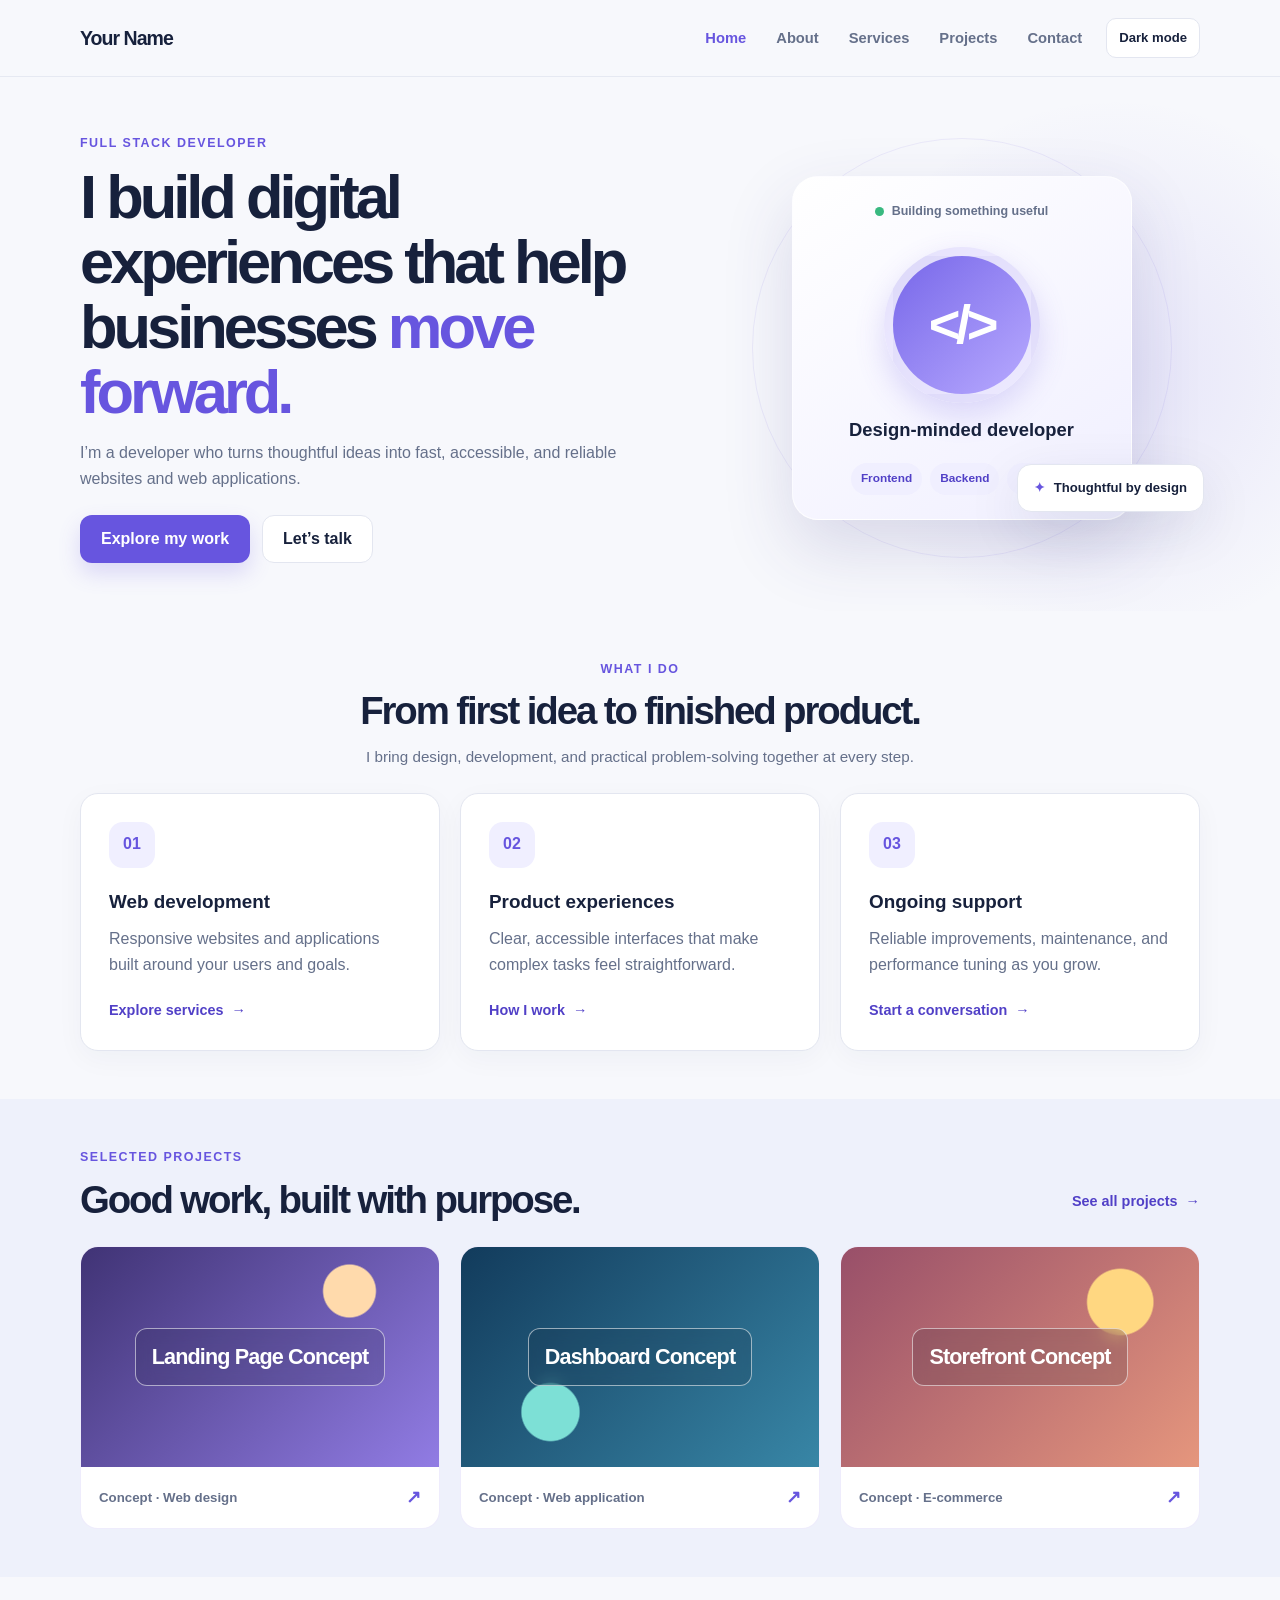
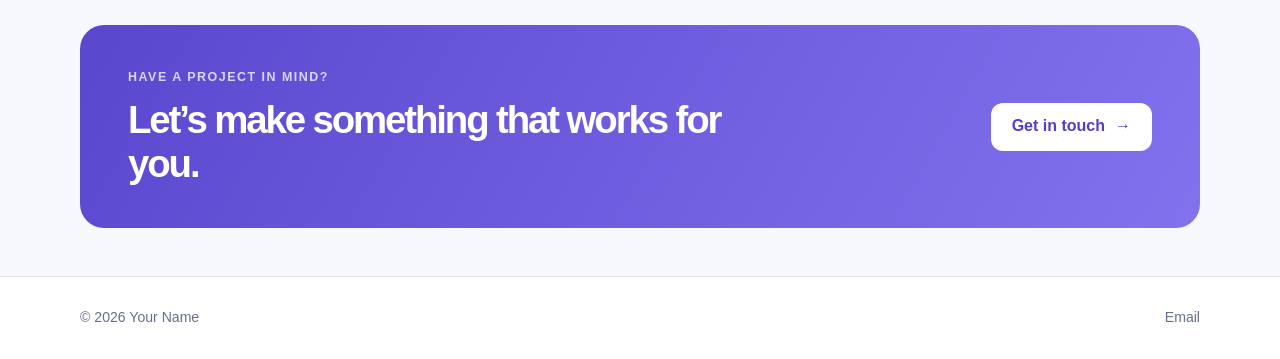
==== index.html @ ca1b067c "Build responsive internship portfolio Co-authored-by: Copilot <223556219+Copilot@users.noreply.githu" ====
<!DOCTYPE html>
<html lang="en">
  <head>
    <meta charset="UTF-8" />
    <meta name="viewport" content="width=device-width, initial-scale=1.0" />
    <meta
      name="description"
      content="A full stack developer creating clear, useful digital experiences for growing businesses."
    />
    <meta name="theme-color" content="#f7f8fc" />
    <title>Your Name | Portfolio</title>
    <link rel="stylesheet" href="assets/css/style.css" />
    <link rel="stylesheet" href="assets/css/responsive.css" />
  </head>
  <body>
    <a class="skip-link" href="#main-content">Skip to main content</a>
    <header class="site-header">
      <div class="container nav-wrap">
        <a href="index.html" class="brand">Your Name</a>
        <button class="theme-toggle" type="button" aria-label="Switch to dark mode" aria-pressed="false">Dark mode</button>
        <button class="nav-toggle" aria-label="Toggle navigation" aria-expanded="false" aria-controls="primary-navigation">
          <span></span>
          <span></span>
          <span></span>
        </button>
        <nav id="primary-navigation" class="site-nav" aria-label="Main navigation">
          <a href="index.html" class="active" aria-current="page">Home</a>
          <a href="pages/about.html">About</a>
          <a href="pages/services.html">Services</a>
          <a href="pages/projects.html">Projects</a>
          <a href="pages/contact.html">Contact</a>
        </nav>
      </div>
    </header>

    <main id="main-content" tabindex="-1">
      <section class="hero">
        <div class="container hero-grid">
          <div class="hero-copy">
            <p class="eyebrow accent">Full stack developer</p>
            <h1>I build digital experiences that help businesses <span>move forward.</span></h1>
            <p class="hero-description">
              I’m a developer who turns thoughtful ideas into fast, accessible, and reliable
              websites and web applications.
            </p>
            <div class="cta-row">
              <a class="btn btn-primary" href="pages/projects.html">Explore my work</a>
              <a class="btn btn-secondary" href="pages/contact.html">Let’s talk</a>
            </div>
          </div>
          <div class="hero-visual" role="img" aria-label="Developer profile illustration">
            <div class="hero-orbit orbit-one"></div>
            <div class="hero-orbit orbit-two"></div>
            <div class="profile-card">
              <div class="profile-top"><span class="status-dot"></span> Building something useful</div>
              <div class="profile-monogram" aria-hidden="true">&lt;/&gt;</div>
              <p class="profile-caption">Design-minded developer</p>
              <div class="skill-pills">
                <span>Frontend</span>
                <span>Backend</span>
                <span>Product</span>
              </div>
            </div>
            <div class="floating-note"><span>✦</span> Thoughtful by design</div>
          </div>
        </div>
      </section>

      <section class="section">
        <div class="container">
          <div class="section-heading">
            <p class="eyebrow accent">What I do</p>
            <h2>From first idea to finished product.</h2>
            <p>I bring design, development, and practical problem-solving together at every step.</p>
          </div>
          <div class="card-grid three-col">
            <article class="card">
              <div class="icon-box">01</div>
              <h3>Web development</h3>
              <p>Responsive websites and applications built around your users and goals.</p>
              <a class="text-link" href="pages/services.html">Explore services <span aria-hidden="true">→</span></a>
            </article>
            <article class="card">
              <div class="icon-box">02</div>
              <h3>Product experiences</h3>
              <p>Clear, accessible interfaces that make complex tasks feel straightforward.</p>
              <a class="text-link" href="pages/about.html">How I work <span aria-hidden="true">→</span></a>
            </article>
            <article class="card">
              <div class="icon-box">03</div>
              <h3>Ongoing support</h3>
              <p>Reliable improvements, maintenance, and performance tuning as you grow.</p>
              <a class="text-link" href="pages/contact.html">Start a conversation <span aria-hidden="true">→</span></a>
            </article>
          </div>
        </div>
      </section>

      <section class="section alt-bg">
        <div class="container">
          <div class="section-heading section-heading-row">
            <div>
              <p class="eyebrow accent">Selected projects</p>
              <h2>Good work, built with purpose.</h2>
            </div>
            <a class="text-link" href="pages/projects.html">See all projects <span aria-hidden="true">→</span></a>
          </div>
          <div class="project-grid">
            <a class="project-card" href="pages/projects.html">
              <div class="project-art project-art-one"><span>Landing Page Concept</span></div>
              <div class="project-card-copy"><span>Concept · Web design</span><span aria-hidden="true">↗</span></div>
            </a>
            <a class="project-card" href="pages/projects.html">
              <div class="project-art project-art-two"><span>Dashboard Concept</span></div>
              <div class="project-card-copy"><span>Concept · Web application</span><span aria-hidden="true">↗</span></div>
            </a>
            <a class="project-card" href="pages/projects.html">
              <div class="project-art project-art-three"><span>Storefront Concept</span></div>
              <div class="project-card-copy"><span>Concept · E-commerce</span><span aria-hidden="true">↗</span></div>
            </a>
          </div>
        </div>
      </section>

      <section class="section">
        <div class="container banner-box">
          <div>
            <p class="eyebrow">Have a project in mind?</p>
            <h2>Let’s make something that works for you.</h2>
          </div>
          <a class="btn btn-light" href="pages/contact.html">Get in touch <span aria-hidden="true">→</span></a>
        </div>
      </section>
    </main>

    <footer class="site-footer">
      <div class="container footer-row">
        <p>&copy; <span id="year"></span> Your Name</p>
        <div class="socials">
          <a href="mailto:your.email@example.com">Email</a>
        </div>
      </div>
    </footer>

    <script src="assets/js/script.js"></script>
    <script src="assets/js/navigation.js"></script>
  </body>
</html>
---- assets/css/style.css ----
:root {
  color-scheme: light;
  --page-bg: #f7f8fc;
  --surface: #ffffff;
  --surface-soft: #eef1fb;
  --text: #17213c;
  --muted: #65708a;
  --accent: #6755df;
  --accent-dark: #5140c7;
  --stroke: #e3e6f0;
  --shadow: 0 18px 55px rgba(34, 43, 76, 0.1);
}

:root[data-theme="dark"] {
  color-scheme: dark;
  --page-bg: #121624;
  --surface: #1b2132;
  --surface-soft: #222a3d;
  --text: #eff2ff;
  --muted: #b4bdd2;
  --accent: #a89aff;
  --accent-dark: #c0b8ff;
  --stroke: #343d53;
  --shadow: 0 18px 55px rgba(0, 0, 0, 0.28);
  --button-text: #201948;
}

* {
  box-sizing: border-box;
}

html {
  scroll-behavior: smooth;
}

body {
  margin: 0;
  min-width: 320px;
  min-height: 100vh;
  font-family: "Segoe UI", Tahoma, Geneva, Verdana, sans-serif;
  background: var(--page-bg);
  color: var(--text);
  line-height: 1.65;
}

body,
button,
a {
  -webkit-tap-highlight-color: transparent;
}

a {
  color: inherit;
  text-decoration: none;
}

button:focus-visible,
a:focus-visible,
input:focus-visible,
textarea:focus-visible {
  outline: 3px solid var(--accent);
  outline-offset: 3px;
}

button {
  font: inherit;
}

.skip-link {
  position: fixed;
  z-index: 20;
  top: 12px;
  left: 12px;
  padding: 10px 14px;
  transform: translateY(-160%);
  border-radius: 10px;
  background: var(--text);
  color: var(--page-bg);
  font-weight: 700;
}

.skip-link:focus {
  transform: translateY(0);
}

main:focus {
  outline: none;
}

.container {
  width: min(1120px, calc(100% - 48px));
  margin: 0 auto;
}

.site-header {
  position: sticky;
  z-index: 10;
  top: 0;
  background: var(--page-bg);
  border-bottom: 1px solid rgba(227, 230, 240, 0.8);
  backdrop-filter: blur(16px);
}

.nav-wrap {
  min-height: 76px;
  display: flex;
  align-items: center;
  justify-content: flex-start;
  gap: 24px;
}

.brand {
  order: 1;
  margin-right: auto;
  font-size: 1.22rem;
  font-weight: 800;
  letter-spacing: -0.05em;
}

.brand span {
  color: var(--accent);
}

.site-nav {
  order: 2;
  display: flex;
  align-items: center;
  gap: 30px;
}

.site-nav a {
  color: var(--muted);
  font-size: 0.92rem;
  font-weight: 600;
  transition: color 0.2s ease;
}

.site-nav a:hover,
.site-nav a.active {
  color: var(--accent);
}

.nav-toggle {
  order: 2;
  display: none;
  width: 42px;
  height: 42px;
  padding: 10px;
  border: 1px solid var(--stroke);
  border-radius: 12px;
  background: var(--surface);
  cursor: pointer;
}

.theme-toggle {
  order: 3;
  flex: 0 0 auto;
  padding: 8px 12px;
  border: 1px solid var(--stroke);
  border-radius: 10px;
  background: var(--surface);
  color: var(--text);
  font-size: 0.82rem;
  font-weight: 650;
  cursor: pointer;
}

.theme-toggle:hover {
  border-color: var(--accent);
  color: var(--accent);
}

.nav-toggle span {
  display: block;
  height: 2px;
  margin: 4px 0;
  background: var(--text);
}

.hero {
  position: relative;
  overflow: hidden;
  padding: 56px 0 48px;
}

.hero::before {
  position: absolute;
  top: 10px;
  right: -120px;
  width: 570px;
  height: 570px;
  border-radius: 50%;
  background: radial-gradient(circle, rgba(103, 85, 223, 0.12), rgba(103, 85, 223, 0) 68%);
  content: "";
  pointer-events: none;
}

.hero-grid {
  position: relative;
  display: grid;
  grid-template-columns: 1.1fr 0.9fr;
  align-items: center;
  gap: 60px;
}

.eyebrow {
  margin: 0 0 10px;
  color: var(--muted);
  font-size: 0.78rem;
  font-weight: 750;
  letter-spacing: 0.12em;
  text-transform: uppercase;
}

.eyebrow.accent {
  color: var(--accent);
}

.hero h1,
.page-hero h1 {
  max-width: 720px;
  margin: 0;
  font-size: clamp(2.35rem, 4.8vw, 4rem);
  line-height: 1.06;
  letter-spacing: -0.065em;
}

.hero h1 span {
  color: var(--accent);
}

.hero-description {
  max-width: 570px;
  margin: 16px 0 0;
  color: var(--muted);
  font-size: 1rem;
}

.cta-row {
  display: flex;
  flex-wrap: wrap;
  gap: 12px;
  margin-top: 22px;
}

.btn {
  min-height: 48px;
  display: inline-flex;
  align-items: center;
  justify-content: center;
  gap: 10px;
  padding: 0 20px;
  border: 1px solid transparent;
  border-radius: 12px;
  font-weight: 700;
  transition: transform 0.2s ease, background 0.2s ease, box-shadow 0.2s ease;
}

.btn:hover {
  transform: translateY(-2px);
}

.btn-primary {
  color: var(--button-text, #fff);
  background: var(--accent);
  box-shadow: 0 10px 22px rgba(103, 85, 223, 0.2);
}

.btn-primary:hover {
  background: var(--accent-dark);
}

.btn-secondary {
  color: var(--text);
  background: var(--surface);
  border-color: var(--stroke);
}

.btn-light {
  color: #5140c7;
  background: #fff;
}

.hero-visual {
  position: relative;
  min-height: 400px;
  display: grid;
  place-items: center;
}

.hero-orbit {
  position: absolute;
  width: 340px;
  height: 340px;
  border: 1px solid rgba(103, 85, 223, 0.15);
  border-radius: 50%;
}

.orbit-two {
  width: 420px;
  height: 420px;
  border-color: rgba(103, 85, 223, 0.09);
}

.profile-card {
  position: relative;
  z-index: 1;
  width: min(340px, 85%);
  padding: 24px;
  border: 1px solid rgba(255, 255, 255, 0.75);
  border-radius: 26px;
  background: linear-gradient(145deg, #fff, #f0efff);
  box-shadow: 0 28px 70px rgba(57, 47, 128, 0.16);
  color: #17213c;
  --accent: #5140c7;
  --accent-dark: #5140c7;
  --muted: #65708a;
  text-align: center;
}

.profile-top {
  display: flex;
  align-items: center;
  justify-content: center;
  gap: 8px;
  color: var(--muted);
  font-size: 0.78rem;
  font-weight: 600;
}

.status-dot,
.dot {
  width: 9px;
  height: 9px;
  display: inline-block;
  flex: 0 0 auto;
  border-radius: 50%;
  background: #39b980;
}

.profile-monogram {
  width: 156px;
  height: 156px;
  display: grid;
  place-items: center;
  margin: 25px auto 12px;
  border: 9px solid rgba(255, 255, 255, 0.75);
  border-radius: 50%;
  background: linear-gradient(135deg, #7767e9, #b8aaff);
  box-shadow: 0 12px 30px rgba(103, 85, 223, 0.2);
  color: #fff;
  font-size: 3.4rem;
  font-weight: 800;
  letter-spacing: -0.08em;
}

.profile-caption {
  margin: 0;
  font-size: 1.15rem;
  font-weight: 750;
}

.skill-pills {
  display: flex;
  justify-content: center;
  gap: 8px;
  margin-top: 18px;
}

.skill-pills span {
  padding: 6px 10px;
  border-radius: 999px;
  background: #f0efff;
  color: var(--accent-dark);
  font-size: 0.74rem;
  font-weight: 650;
}

.floating-note {
  position: absolute;
  z-index: 2;
  right: -4px;
  bottom: 36px;
  padding: 12px 16px;
  border: 1px solid var(--stroke);
  border-radius: 14px;
  background: var(--surface);
  box-shadow: var(--shadow);
  font-size: 0.82rem;
  font-weight: 700;
}

.floating-note span {
  margin-right: 5px;
  color: var(--accent);
}

.section {
  padding: 48px 0;
}

.alt-bg {
  background: var(--surface-soft);
}

.section-heading {
  max-width: 660px;
  margin: 0 auto 24px;
  text-align: center;
}

.section-heading h2,
.banner-box h2 {
  margin: 0;
  font-size: clamp(1.75rem, 3vw, 2.5rem);
  line-height: 1.15;
  letter-spacing: -0.055em;
}

.section-heading > p:last-child {
  margin: 10px 0 0;
  color: var(--muted);
  font-size: 0.95rem;
}

.section-heading-row {
  max-width: none;
  display: flex;
  align-items: end;
  justify-content: space-between;
  gap: 24px;
  text-align: left;
}

.section-heading-row .text-link {
  flex: 0 0 auto;
  margin-bottom: 8px;
}

.card-grid {
  display: grid;
  gap: 20px;
}

.three-col {
  grid-template-columns: repeat(3, minmax(0, 1fr));
}

.large-gap {
  gap: 24px;
}

.card,
.content-block,
.contact-card,
.info-card {
  padding: 28px;
  border: 1px solid var(--stroke);
  border-radius: 18px;
  background: var(--surface);
  box-shadow: 0 8px 28px rgba(34, 43, 76, 0.04);
}

.card {
  display: flex;
  flex-direction: column;
  align-items: flex-start;
}

.icon-box {
  width: 46px;
  height: 46px;
  display: grid;
  place-items: center;
  margin-bottom: 18px;
  border-radius: 14px;
  background: #f0efff;
  color: var(--accent);
  font-weight: 800;
}

.card h3,
.exercise-column h3 {
  margin: 0 0 9px;
  font-size: 1.18rem;
}

.card p,
.content-block p,
.project-details p {
  color: var(--muted);
}

.card p {
  margin: 0 0 20px;
}

.text-link {
  color: var(--accent-dark);
  font-size: 0.9rem;
  font-weight: 750;
}

.text-link span {
  margin-left: 4px;
}

.project-grid {
  display: grid;
  grid-template-columns: repeat(3, minmax(0, 1fr));
  gap: 20px;
}

.project-card {
  overflow: hidden;
  border: 1px solid rgba(103, 85, 223, 0.11);
  border-radius: 18px;
  background: var(--surface);
  transition: transform 0.2s ease, box-shadow 0.2s ease;
}

.project-card:hover {
  transform: translateY(-4px);
  box-shadow: var(--shadow);
}

.project-art {
  min-height: 220px;
  display: grid;
  place-items: center;
  overflow: hidden;
  color: #fff;
  font-size: 1.35rem;
  font-weight: 800;
  letter-spacing: -0.04em;
}

.project-art-one {
  background: radial-gradient(circle at 75% 20%, #ffdaac 0 8%, transparent 8.5%), linear-gradient(135deg, #403375, #917ce4);
}

.project-art-two {
  background: radial-gradient(circle at 25% 75%, #7de0d6 0 9%, transparent 9.5%), linear-gradient(135deg, #123b5c, #3886a6);
}

.project-art-three {
  background: radial-gradient(circle at 78% 25%, #ffd781 0 10%, transparent 10.5%), linear-gradient(135deg, #984f69, #e5967d);
}

.project-art span {
  padding: 10px 16px;
  border: 1px solid rgba(255, 255, 255, 0.55);
  border-radius: 12px;
  background: rgba(24, 25, 48, 0.16);
  backdrop-filter: blur(8px);
}

.project-card-copy {
  display: flex;
  align-items: center;
  justify-content: space-between;
  gap: 12px;
  padding: 16px 18px;
  color: var(--muted);
  font-size: 0.83rem;
  font-weight: 650;
}

.project-card-copy span:last-child {
  color: var(--accent);
  font-size: 1.1rem;
}

.banner-box {
  display: flex;
  align-items: center;
  justify-content: space-between;
  gap: 28px;
  padding: 42px 48px;
  border-radius: 24px;
  background: linear-gradient(120deg, #5948ce, #8372ee);
  color: #fff;
}

.banner-box .eyebrow {
  color: rgba(255, 255, 255, 0.76);
}

.banner-box h2 {
  max-width: 620px;
}

.page-hero {
  padding: 36px 0 18px;
}

.page-hero h1 {
  max-width: 920px;
  font-size: clamp(2rem, 3.8vw, 3.25rem);
}

.two-col-layout,
.split-grid {
  display: grid;
  grid-template-columns: repeat(2, minmax(0, 1fr));
  gap: 24px;
}

.content-block h2,
.contact-card h2,
.info-card h2 {
  margin: 0 0 14px;
  font-size: 1.5rem;
  letter-spacing: -0.035em;
}

.content-block p:last-child {
  margin-bottom: 0;
}

.check-list {
  margin: 0;
  padding-left: 20px;
  color: var(--muted);
  line-height: 2;
}

.tech-grid {
  display: grid;
  grid-template-columns: repeat(4, minmax(0, 1fr));
  gap: 12px;
}

.tech-grid span {
  padding: 14px;
  border: 1px solid var(--stroke);
  border-radius: 12px;
  background: var(--surface);
  text-align: center;
  font-weight: 650;
}

.project-list {
  display: grid;
  gap: 24px;
}

.project-item {
  display: grid;
  grid-template-columns: 0.9fr 1.1fr;
  overflow: hidden;
  border: 1px solid var(--stroke);
  border-radius: 20px;
  background: var(--surface);
}

.project-media {
  min-height: 280px;
  background: linear-gradient(135deg, #403375, #917ce4);
}

.project-media.two {
  background: linear-gradient(135deg, #123b5c, #58b5ae);
}

.project-media.three {
  background: linear-gradient(135deg, #984f69, #f2b883);
}

.project-details {
  padding: 30px;
}

.project-details h2 {
  margin: 0;
  font-size: 1.7rem;
  letter-spacing: -0.04em;
}

.project-details ul {
  padding-left: 20px;
  color: var(--muted);
  line-height: 1.9;
}

.contact-grid {
  display: grid;
  align-items: start;
  grid-template-columns: 1.2fr 0.8fr;
  gap: 24px;
}

.contact-form {
  display: grid;
  gap: 18px;
}

.form-group {
  display: grid;
  gap: 7px;
}

.form-group label {
  font-size: 0.9rem;
  font-weight: 700;
}

.form-group input,
.form-group textarea {
  width: 100%;
  padding: 12px 14px;
  border: 1px solid var(--stroke);
  border-radius: 10px;
  outline: none;
  background: var(--page-bg);
  color: var(--text);
  font: inherit;
}

.form-group textarea {
  min-height: 130px;
  resize: vertical;
}

.form-group input:focus,
.form-group textarea:focus {
  border-color: var(--accent);
  box-shadow: 0 0 0 3px rgba(103, 85, 223, 0.12);
}

.form-status {
  margin: 0;
  color: var(--muted);
  font-size: 0.9rem;
}

.form-group [aria-invalid="true"] {
  border-color: #c84d5a;
}

.error-message {
  color: #b42332;
  font-size: 0.84rem;
}

.info-card ul {
  display: grid;
  gap: 12px;
  margin: 20px 0;
  padding: 0;
  list-style: none;
  color: var(--muted);
}

.availability-box {
  display: flex;
  align-items: center;
  gap: 10px;
  padding: 14px;
  border-radius: 12px;
  background: var(--surface-soft);
  color: var(--text);
  font-size: 0.86rem;
  font-weight: 650;
}

.site-footer {
  border-top: 1px solid var(--stroke);
  background: var(--surface);
}

.footer-row {
  min-height: 82px;
  display: flex;
  align-items: center;
  justify-content: space-between;
  gap: 20px;
  color: var(--muted);
  font-size: 0.88rem;
}

.footer-row p {
  margin: 0;
}

.socials {
  display: flex;
  gap: 20px;
}

.socials a:hover {
  color: var(--accent);
}

@media (max-width: 900px) {
  .hero-grid {
    gap: 28px;
  }

  .hero-visual {
    min-height: 350px;
  }

  .three-col,
  .project-grid {
    grid-template-columns: repeat(2, minmax(0, 1fr));
  }

  .project-card:last-child {
    grid-column: 1 / -1;
  }

  .project-item,
  .contact-grid {
    grid-template-columns: 1fr;
  }

  .project-media {
    min-height: 240px;
  }
}

@media (max-width: 720px) {
  .container {
    width: min(100% - 32px, 560px);
  }

  .nav-wrap {
    min-height: 68px;
  }

  .nav-toggle {
    display: block;
  }

  .site-nav {
    position: absolute;
    top: 100%;
    left: 16px;
    right: 16px;
    display: none;
    flex-direction: column;
    align-items: flex-start;
    gap: 0;
    padding: 10px 18px;
    border: 1px solid var(--stroke);
    border-radius: 16px;
    background: rgba(255, 255, 255, 0.98);
    box-shadow: var(--shadow);
  }

  .site-nav.open {
    display: flex;
  }

  .site-nav a {
    width: 100%;
    padding: 11px 0;
  }

  .hero {
    padding: 42px 0 36px;
  }

  .hero-grid,
  .two-col-layout,
  .split-grid {
    grid-template-columns: 1fr;
  }

  .hero h1 {
    font-size: clamp(1.9rem, 8vw, 3rem);
  }

  .hero-copy .eyebrow {
    font-size: 0.68rem;
    letter-spacing: 0.08em;
  }

  .hero-visual {
    min-height: 340px;
  }

  .hero-orbit {
    width: 290px;
    height: 290px;
  }

  .orbit-two {
    width: 350px;
    height: 350px;
  }

  .floating-note {
    right: 0;
    bottom: 16px;
  }

  .section {
    padding: 36px 0;
  }

  .three-col,
  .project-grid,
  .tech-grid {
    grid-template-columns: 1fr;
  }

  .project-card:last-child {
    grid-column: auto;
  }

  .section-heading-row {
    align-items: flex-start;
    flex-direction: column;
  }

  .section-heading-row .text-link {
    margin: 0;
  }

  .banner-box {
    align-items: flex-start;
    flex-direction: column;
    padding: 30px 24px;
  }

  .page-hero {
    padding: 32px 0 16px;
  }

  .page-hero h1 {
    font-size: clamp(1.9rem, 8vw, 2.75rem);
  }

  .content-block,
  .contact-card,
  .info-card,
  .project-details {
    padding: 22px;
  }

  .footer-row {
    align-items: flex-start;
    flex-direction: column;
    justify-content: center;
    padding: 18px 0;
  }

  .socials {
    flex-wrap: wrap;
  }
}

@media (prefers-reduced-motion: reduce) {
  *,
  *::before,
  *::after {
    scroll-behavior: auto !important;
    transition-duration: 0.01ms !important;
    animation-duration: 0.01ms !important;
    animation-iteration-count: 1 !important;
  }
}
---- assets/css/responsive.css ----
@media (max-width: 900px) {
  .hero-grid,
  .split-grid,
  .two-col-layout,
  .project-item,
  .contact-grid,
  .three-col,
  .project-grid {
    grid-template-columns: 1fr;
  }

  .hero {
    padding-top: 48px;
  }

  .banner-box {
    flex-direction: column;
    align-items: flex-start;
  }
}

@media (max-width: 720px) {
  .nav-toggle {
    display: block;
  }

  .site-nav {
    position: absolute;
    top: 100%;
    left: 16px;
    right: 16px;
    display: none;
    flex-direction: column;
    align-items: flex-start;
    padding: 10px 18px;
    background: var(--surface);
    border: 1px solid var(--stroke);
    border-radius: 18px;
    box-shadow: var(--shadow);
  }

  .site-nav.open {
    display: flex;
  }

  .nav-wrap {
    position: relative;
  }

  .cta-row,
  .footer-row {
    flex-direction: column;
    align-items: flex-start;
  }

}
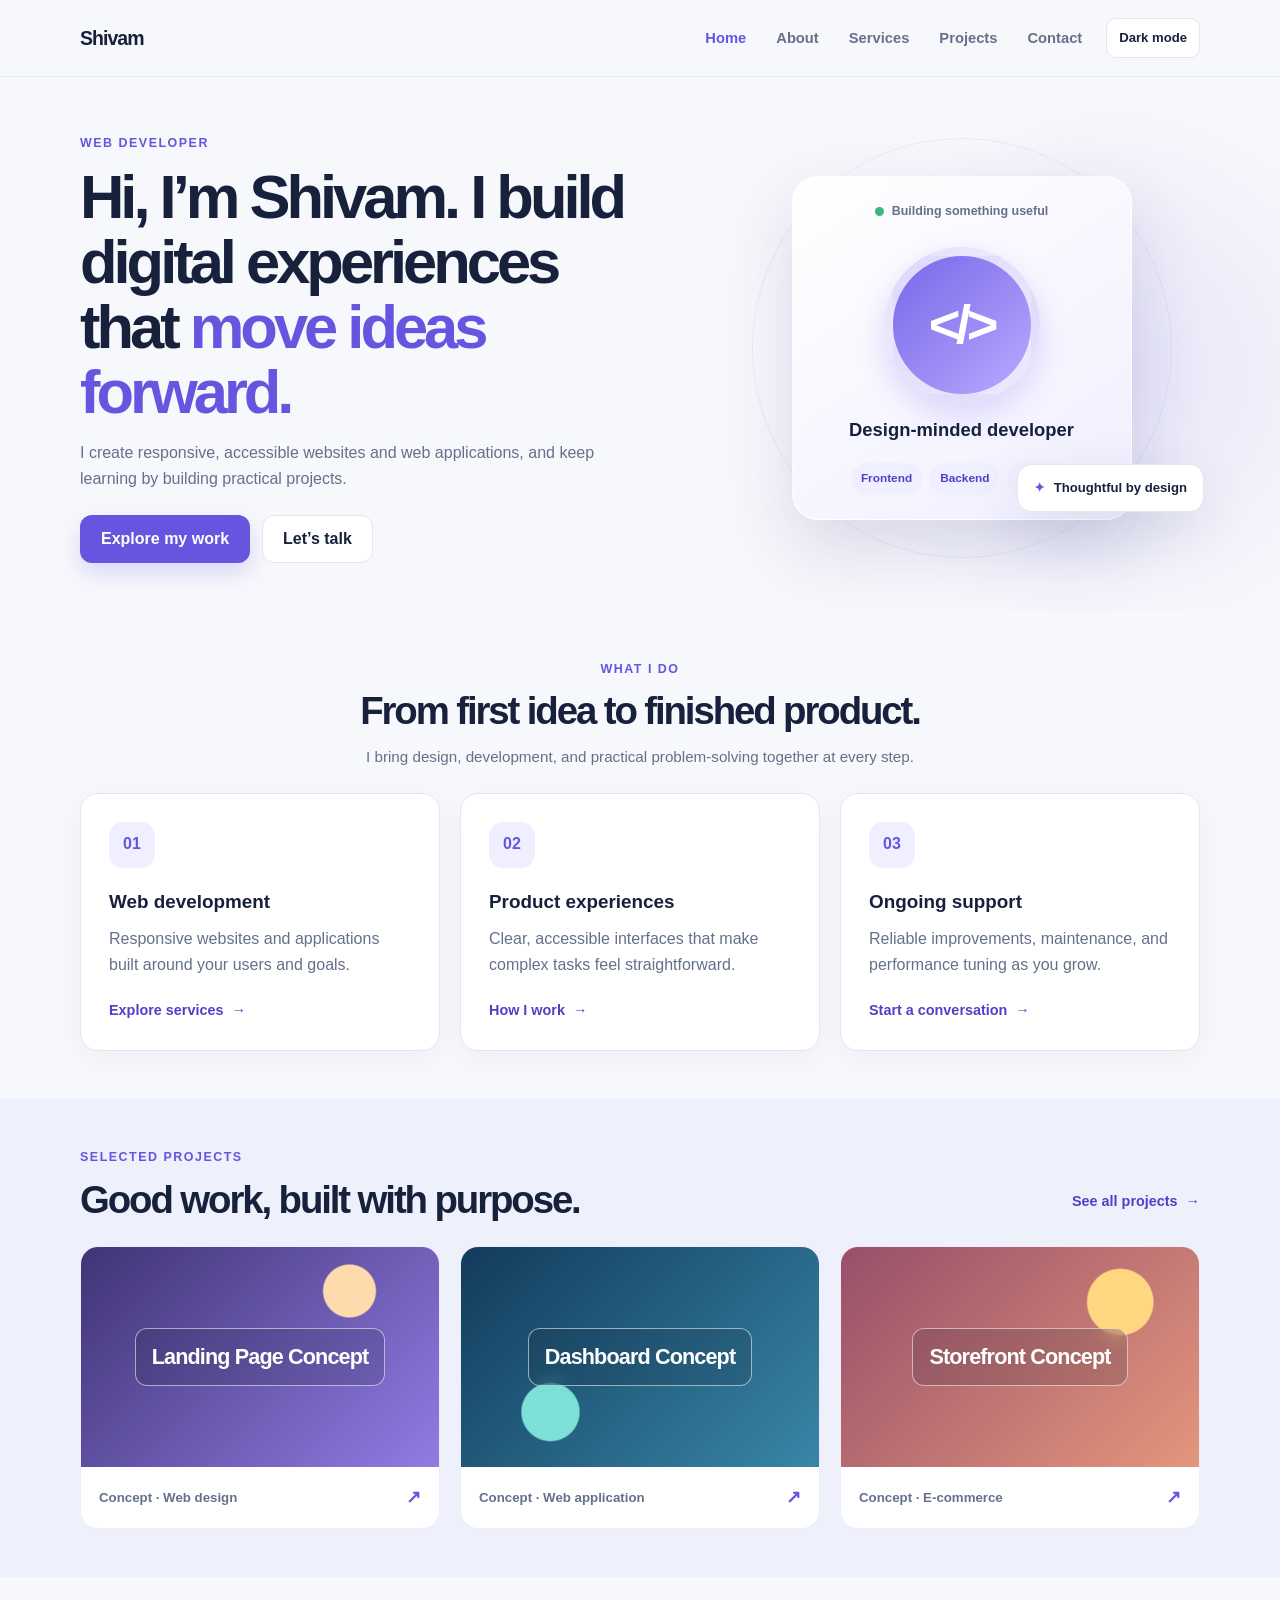
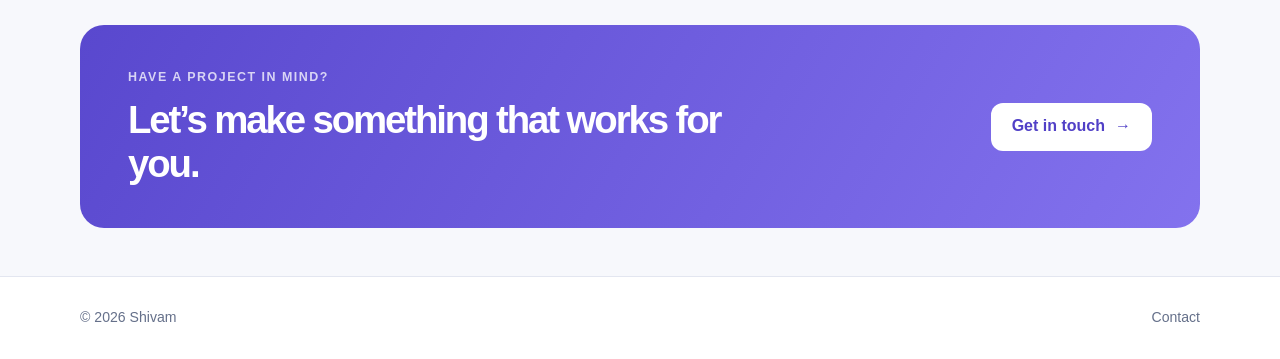
==== commit 7c544bf8: "Personalize portfolio for Shivam Refresh portfolio content, page titles, and screenshots.  Co-author" ====
--- a/index.html
+++ b/index.html
@@ -5,10 +5,10 @@
     <meta name="viewport" content="width=device-width, initial-scale=1.0" />
     <meta
       name="description"
-      content="A full stack developer creating clear, useful digital experiences for growing businesses."
+      content="Shivam's portfolio: responsive, accessible websites and web application projects."
     />
     <meta name="theme-color" content="#f7f8fc" />
-    <title>Your Name | Portfolio</title>
+    <title>Shivam's Portfolio</title>
     <link rel="stylesheet" href="assets/css/style.css" />
     <link rel="stylesheet" href="assets/css/responsive.css" />
   </head>
@@ -16,7 +16,7 @@
     <a class="skip-link" href="#main-content">Skip to main content</a>
     <header class="site-header">
       <div class="container nav-wrap">
-        <a href="index.html" class="brand">Your Name</a>
+        <a href="index.html" class="brand">Shivam</a>
         <button class="theme-toggle" type="button" aria-label="Switch to dark mode" aria-pressed="false">Dark mode</button>
         <button class="nav-toggle" aria-label="Toggle navigation" aria-expanded="false" aria-controls="primary-navigation">
           <span></span>
@@ -37,11 +37,11 @@
       <section class="hero">
         <div class="container hero-grid">
           <div class="hero-copy">
-            <p class="eyebrow accent">Full stack developer</p>
-            <h1>I build digital experiences that help businesses <span>move forward.</span></h1>
+            <p class="eyebrow accent">Web developer</p>
+            <h1>Hi, I’m Shivam. I build digital experiences that <span>move ideas forward.</span></h1>
             <p class="hero-description">
-              I’m a developer who turns thoughtful ideas into fast, accessible, and reliable
-              websites and web applications.
+              I create responsive, accessible websites and web applications, and keep learning
+              by building practical projects.
             </p>
             <div class="cta-row">
               <a class="btn btn-primary" href="pages/projects.html">Explore my work</a>
@@ -135,9 +135,9 @@
 
     <footer class="site-footer">
       <div class="container footer-row">
-        <p>&copy; <span id="year"></span> Your Name</p>
+        <p>&copy; <span id="year"></span> Shivam</p>
         <div class="socials">
-          <a href="mailto:your.email@example.com">Email</a>
+          <a href="pages/contact.html">Contact</a>
         </div>
       </div>
     </footer>
